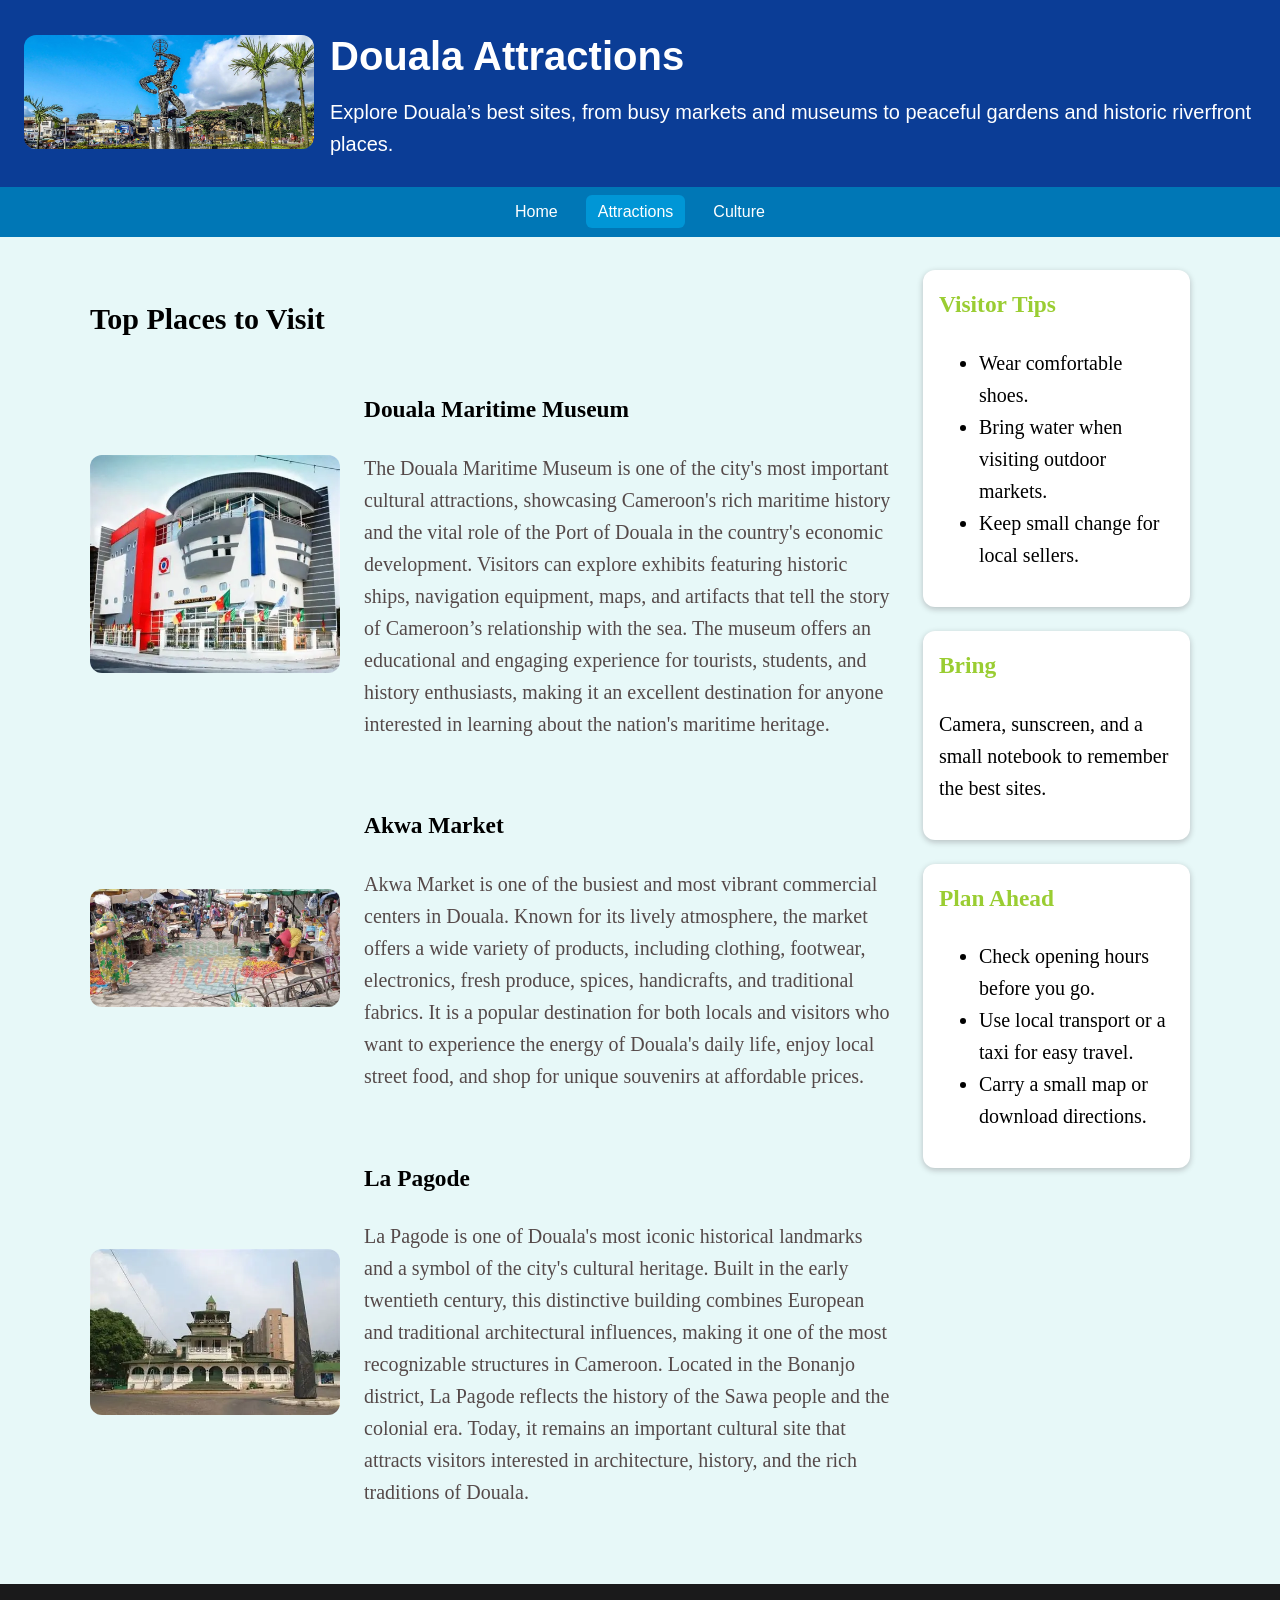
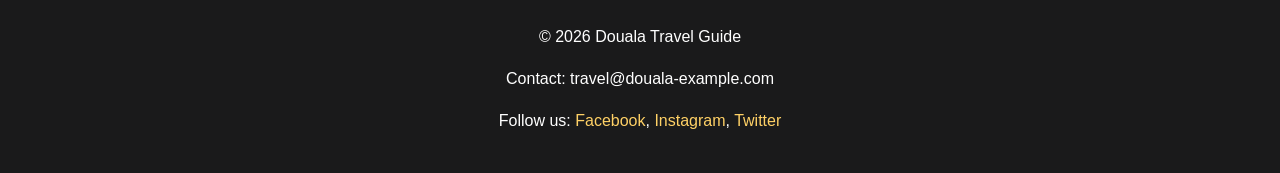
==== attractions.html @ c6ed3535 "Move website files to root folders" ====
<!DOCTYPE html>
<html lang="en">
  <head>
    <meta charset="UTF-8">
    <meta name="viewport" content="width=device-width, initial-scale=1.0">
    <title>Douala | Attractions</title>
    <link rel="stylesheet" href="styles.css">
  </head>
  <body>
    <div class="top-bar">
    <header class="site-header">
      <div class="header-left">
        <img
          src="images/Doualaview.jpg"
          alt="Logo of Douala city"
          class="city-logo"
        />
      </div>

      <div class="header-right">
        <h1>Douala Attractions</h1>
        <p class="page-description">
          Explore Douala’s best sites, from busy markets and museums to peaceful gardens and historic riverfront places.
        </p>
      </div>
    </header>

    <nav class="site-nav" aria-label="Main site navigation">
      <ul>
        <li><a href="index.html">Home</a></li>
        <li><a href="attractions.html" class="active">Attractions</a></li>
        <li><a href="culture.html">Culture</a></li>
      </ul>
    </nav>
    </div>

    <main class="content-area">
      <section class="main-content">
        <h2>Top Places to Visit</h2>
        <article class="highlight-card">
          <img
          src="images/museum.webp"
          alt="La Pagode in Douala"
          class="article-image"
          />
          <div class="article-text">
          <h3>Douala Maritime Museum</h3>
          <p class="intro">
            The Douala Maritime Museum is one of the city's most important cultural attractions, 
            showcasing Cameroon's rich maritime history and the vital role of the Port of Douala 
            in the country's economic development. Visitors can explore exhibits featuring historic ships,
             navigation equipment, maps, and artifacts that tell the story of Cameroon’s relationship with the sea. 
             The museum offers an educational and engaging experience for tourists, students, and history enthusiasts, 
             making it an excellent destination for anyone interested in learning about the nation's maritime heritage.
          </p>
          </div>
        </article>

        <article class="highlight-card">
          <img
          src="images/akwamarket.jpeg"
          alt="Akwa Market"
          class="article-image
          "/>
          <div class="article-text">
          <h3>Akwa Market</h3>
          <p class="intro">
            Akwa Market is one of the busiest and most vibrant commercial centers in Douala. Known for its lively atmosphere,
             the market offers a wide variety of products, including clothing, footwear, electronics, fresh produce, spices, 
             handicrafts, and traditional fabrics. It is a popular destination for both locals and visitors who want to experience the energy of Douala's daily life, 
             enjoy local street food, and shop for unique souvenirs at affordable prices.
          </p>
          </div>
        </article>

        <article class="highlight-card">
          <img
          src="images/lapagode.webp"
          alt="La Pagode in Douala"
          class="article-image"
          />
          <div class="article-text">
          <h3>La Pagode</h3>
          <p class="intro">
           La Pagode is one of Douala's most iconic historical landmarks and a symbol of the city's cultural heritage. 
           Built in the early twentieth century, this distinctive building combines European and traditional architectural influences,
            making it one of the most recognizable structures in Cameroon. Located in the Bonanjo district, La Pagode reflects the history of the Sawa people and the colonial era. 
            Today, it remains an important cultural site that attracts visitors interested in architecture, history, and the rich traditions of Douala.
          </p>
          </div>
        </article>
      </section>

      <aside class="sidebar">
        <div class="card">
          <h3>Visitor Tips</h3>
          <ul>
            <li>Wear comfortable shoes.</li>
            <li>Bring water when visiting outdoor markets.</li>
            <li>Keep small change for local sellers.</li>
          </ul>
        </div>

        <div class="card">
          <h3>Bring</h3>
          <p>Camera, sunscreen, and a small notebook to remember the best sites.</p>
        </div>
        <div class="card">
          <h3>Plan Ahead</h3>
        <ul>
          <li>Check opening hours before you go.</li>
          <li>Use local transport or a taxi for easy travel.</li>
          <li>Carry a small map or download directions.</li>
      </ul>
  </div>
      </aside>
    </main>

    <footer class="site-footer">
      <p>&copy; 2026 Douala Travel Guide</p>
      <p>Contact: travel@douala-example.com</p>
      <p>
        Follow us:
        <a href="#">Facebook</a>,
        <a href="#">Instagram</a>,
        <a href="#">Twitter</a>
      </p>
    </footer>
  </body>
</html>
---- styles.css ----
/* Basic page styles */
body {
  margin: 0;
  font-family: Arial, Helvetica, sans-serif;
  line-height: 1.6;
  background-color: rgb(231, 248, 248);
  
}

/* Header with logo image on the left and text content on the right */
.site-header {
  display: flex;
  align-items: center;
  justify-content: flex-start;
  gap: 1rem;
  padding: 1.5rem;
  background-color: #0B3D96;
  color: white;
  border-bottom: 3px solid  #0B3D96;
}

/* Ensure the logo image stays a reasonable size */
.city-logo {
  width: 290px;
  height: auto;
  border-radius: 12px;
  display: block;
}

/* Right side header content */
.header-right h1 {
  margin: 0 0 0.5rem 0;
  font-family: Arial, Helvetica, sans-serif;
  font-size: 2.5rem;
  flex: 1;
}

.page-description {
  margin: 0;
   font-family: Arial, Helvetica, sans-serif;
  font-size: 1.25rem;
  flex: 1;
}
.top-bar {
  position: fixed;
  top: 0;
  left: 0;
  right: 0;
  z-index: 1000;
}
/* Navigation bar below the header */
.site-nav {
  background-color: #0077b6;
}

.site-nav ul {
  display: flex;
  justify-content: center;
  gap: 1rem;
  list-style: none;
  margin: 0;
  padding: 0.75rem 1rem;
}

.site-nav a {
  color: #ffffff;
  text-decoration: none;
  padding: 0.5rem 0.75rem;
  border-radius: 6px;
}

.site-nav a:hover,
.site-nav a.active {
  background-color: #0096d6;
}

/* Main content area with two columns */
.content-area {
  display: flex;
  gap: 2rem;
  max-width: 1100px;
  margin: 270px auto 2rem;
  padding: 0 1rem;
}
.intro{
  color: rgb(85, 73, 73)
}

/* Main section grows more than the sidebar */
.main-content {
  flex: 3;
  font-size: 1.25rem;
  font-family: Georgia, Times, serif;
}

/* Sidebar area */
.sidebar {
  flex: 1;
  font-size: 1.25rem;
  font-family: Georgia, Times, serif;
}

/* Cards inside the sidebar */
.card {
  background-color: #ffffff;
  padding: 1rem;
  margin-bottom: 1.5rem;
  border-radius: 12px;
  box-shadow: 0 2px 6px rgba(26, 7, 15, 0.24);
}

.card h3 {
  margin-top: 0;
  color: yellowgreen;
}

/* Footer with three pieces of information */
.site-footer {
  background-color: #1a1a1b;
  color: #ffffff;
  padding: 1.5rem 1rem;
  text-align: center;
}

.site-footer a {
  color: #ffd166;
  text-decoration: none;
}

.site-footer a:hover {
  text-decoration: underline;
}
.highlight-card {
  display: flex;
  gap: 1.5rem;
  align-items: center;
  margin-bottom: 1.5rem;
}

.article-image {
  width: 250px;
  height: auto;
  border-radius: 12px;
  flex-shrink: 0;
}

.article-text {
  flex: 1;
}

@media (max-width: 860px) {
  .highlight-card {
    flex-direction: column;
  }

  .article-image {
    width: 100%;
  }
}

/* Responsive layout for smaller screens */
@media (max-width: 860px) {
  .site-header {
    flex-direction: column;
    text-align: center;
  }

  .content-area {
    flex-direction: column;
    margin-top: 340px;
  }

  .site-nav ul {
    flex-direction: column;
    align-items: center;
  }
}

@media (max-width: 520px) {
  .site-header {
    padding: 1rem;
  }
  .content-area {
    margin-top: 485px;
  }

  .site-nav ul {
    gap: 0.5rem;
  }

  .site-footer {
    font-size: 0.95rem;
  }
}
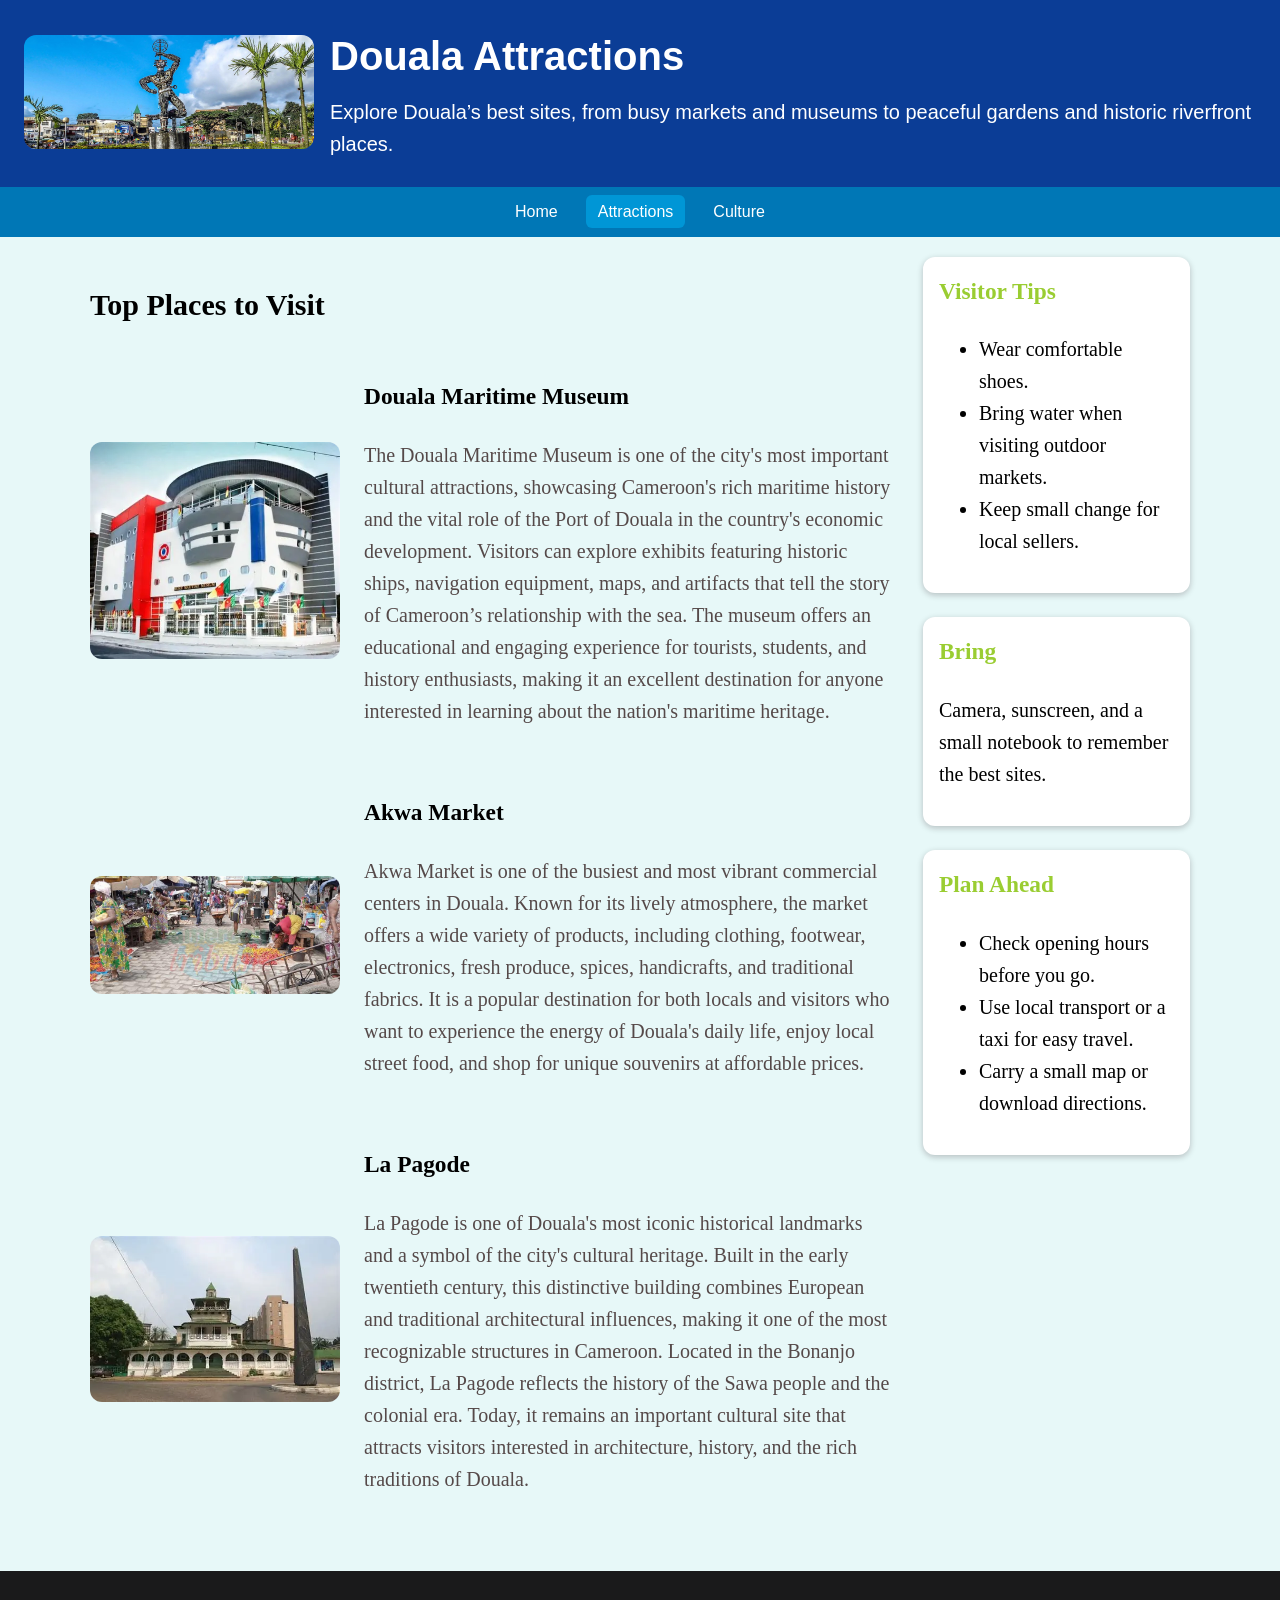
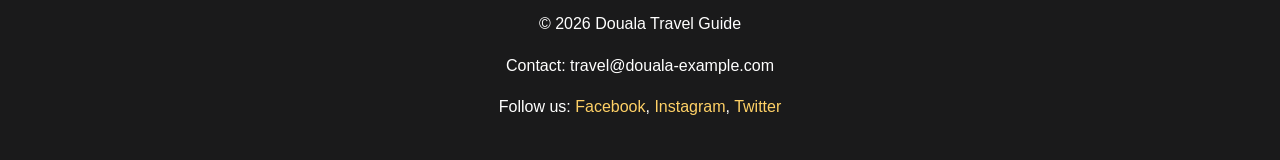
==== commit 0aa0da70: "Improve mobile header and sticky navbar" ====
--- a/attractions.html
+++ b/attractions.html
@@ -7,7 +7,6 @@
     <link rel="stylesheet" href="styles.css">
   </head>
   <body>
-    <div class="top-bar">
     <header class="site-header">
       <div class="header-left">
         <img
@@ -32,7 +31,6 @@
         <li><a href="culture.html">Culture</a></li>
       </ul>
     </nav>
-    </div>
 
     <main class="content-area">
       <section class="main-content">
--- a/styles.css
+++ b/styles.css
@@ -41,16 +41,12 @@
   font-size: 1.25rem;
   flex: 1;
 }
-.top-bar {
-  position: fixed;
-  top: 0;
-  left: 0;
-  right: 0;
-  z-index: 1000;
-}
 /* Navigation bar below the header */
 .site-nav {
   background-color: #0077b6;
+  position: sticky;
+  z-index: 1000;
+  top: 0;
 }
 
 .site-nav ul {
@@ -79,7 +75,7 @@
   display: flex;
   gap: 2rem;
   max-width: 1100px;
-  margin: 270px auto 2rem;
+  margin: 20px auto 2rem;
   padding: 0 1rem;
 }
 .intro{
@@ -167,11 +163,11 @@
 
   .content-area {
     flex-direction: column;
-    margin-top: 340px;
+    margin-top: 20px;
   }
 
   .site-nav ul {
-    flex-direction: column;
+    flex-direction: row;
     align-items: center;
   }
 }
@@ -181,7 +177,7 @@
     padding: 1rem;
   }
   .content-area {
-    margin-top: 485px;
+    margin-top: 15px;
   }
 
   .site-nav ul {
